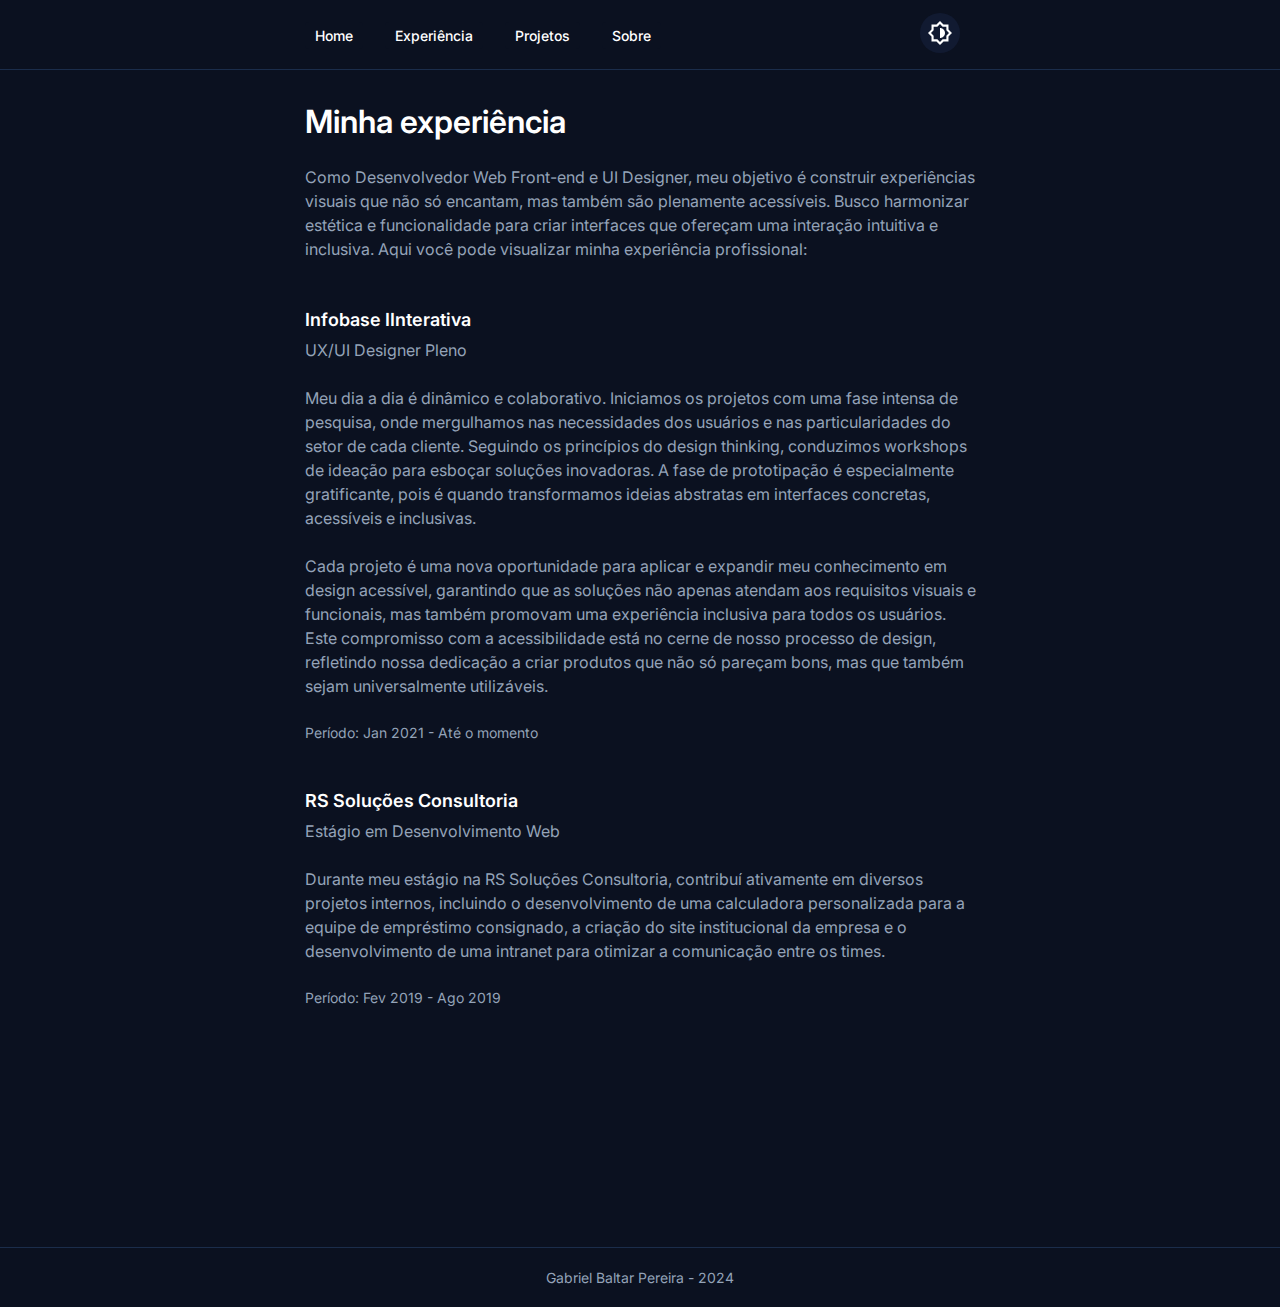
==== experiencia.html @ 637afbc2 "Experiência page" ====
<!DOCTYPE html>
<html lang="pt-br">
<head>
    <meta charset="UTF-8">
    <meta http-equiv="X-UA-Compatible" content="IE=edge">
    <meta name="viewport" content="width=device-width, initial-scale=1.0">
    <meta name="description" content="Explore o portfólio de Gabriel Baltar Pereira, destacando uma diversa gama de projetos e experiências profissionais em desenvolvimento web e design. Veja trabalhos que demonstram inovação e criatividade.">
    <meta name="keywords" content="Portfólio, Experiência Profissional, Projetos, Trabalhos, Desenvolvimento Web, Design, Gabriel Baltar Pereira">
    <meta name="author" content="Gabriel Baltar Pereira">
    <link rel="icon" type="image/svg" href="./img/faviconsvg.svg">
    <link rel="preconnect" href="https://fonts.googleapis.com">
    <link rel="preconnect" href="https://fonts.gstatic.com" crossorigin>
    <link href="https://fonts.googleapis.com/css2?family=Inter:wght@100..900&display=swap" rel="stylesheet">
    <link rel="stylesheet" href="./css/style.css">
    <link rel="stylesheet" href="./css/experiencia.css">
    <title>Gabriel Baltar Pereira</title>
</head>
<body>

    <nav class="menu-nav menu-container">
        <div class="menu-mobile-icon">
            <a href="#"><img src="./img/menu-icon-dark-mode.svg" alt="ícone do menu mobile" id="menu-icon-mobile"></a>
            <!--<a href="#"><img src="./img/to-light-mode.svg" alt="ícone para o modo claro"></a>-->
        </div>
        <ul class="nav-links">
            <li><a href="index.html">Home</a></li>
            <li><a href="experiencia.html">Experiência</a></li>
            <li><a href="#">Projetos</a></li>
            <li><a href="#">Sobre</a></li>
        </ul>
        <div class="light-dark-mode-icon">
            <a href="#"><img src="./img/to-light-mode.svg" alt="ícone para modo escuro" id="change-icon-mode"></a>
            <!--<a href="#"><img src="./img/to-light-mode.svg" alt="ícone para o modo claro"></a>-->
        </div>

        <div class="menu-mobile">
            <ul>
                <li><a href="https://www.facebook.com/gabriel.baltar.39/" target="_blank" rel="noopener noreferrer">Home</a></li>
                <li><a href="#" target="_blank" rel="noopener noreferrer">Experiência</a></li>
                <li><a href="#" target="_blank" rel="noopener noreferrer">Projetos</a></li>
                <li><a href="#" target="_blank" rel="noopener noreferrer">Sobre</a></li>
            </ul>
        </div>
    </nav>
    <div class="menu-border">

    </div>

    <main class="main-container">
        <div class="main-content">
            <h1 id="minha-experiencia">Minha experiência</h1>
            <p>
                Como Desenvolvedor Web Front-end e UI Designer, meu objetivo é construir experiências visuais que não só encantam, mas
                também são plenamente acessíveis. Busco harmonizar estética e funcionalidade para criar interfaces que ofereçam uma
                interação intuitiva e inclusiva. Aqui você pode visualizar minha experiência profissional:
            </p>

            <div class="empresas">
                <h2>Infobase IInterativa</h2>
                <p>UX/UI Designer Pleno</p>
            </div>
            
            <p>
                Meu dia a dia é dinâmico e colaborativo. Iniciamos os projetos com uma fase intensa de pesquisa, onde mergulhamos nas
                necessidades dos usuários e nas particularidades do setor de cada cliente. Seguindo os princípios do design thinking,
                conduzimos workshops de ideação para esboçar soluções inovadoras. A fase de prototipação é especialmente gratificante,
                pois é quando transformamos ideias abstratas em interfaces concretas, acessíveis e inclusivas.
            </p>
            <p>
                Cada projeto é uma nova oportunidade para aplicar e expandir meu conhecimento em design acessível, garantindo que as
                soluções não apenas atendam aos requisitos visuais e funcionais, mas também promovam uma experiência inclusiva para
                todos os usuários. Este compromisso com a acessibilidade está no cerne de nosso processo de design, refletindo nossa
                dedicação a criar produtos que não só pareçam bons, mas que também sejam universalmente utilizáveis.
            </p>
            
            <span id="periodo-trabalhado">Período: Jan 2021 - Até o momento</span>

            <div class="empresas segundo-paragrafo">
                <h2>RS Soluções Consultoria</h2>
                <p>Estágio em Desenvolvimento Web</p>
            </div>
            
            <p>
                Durante meu estágio na RS Soluções Consultoria, contribuí ativamente em diversos projetos internos, incluindo o
                desenvolvimento de uma calculadora personalizada para a equipe de empréstimo consignado, a criação do site institucional
                da empresa e o desenvolvimento de uma intranet para otimizar a comunicação entre os times.
            </p>
            
            <span id="periodo-trabalhado">Período: Fev 2019 - Ago 2019</span>
        </div>
    </main>

    


    

    <footer class="footer-container">
        <div class="paragraph-content">
            <p>Gabriel Baltar Pereira - 2024</p>
        </div>
    </footer>
    
    <script src="./js/script.js"></script>
</body>
</html>
---- css/style.css ----
* {
    margin: 0px;
    padding: 0px;
    box-sizing: border-box;
    list-style: none;
    text-decoration: none;
    font-family: 'Inter', sans-serif;
    text-rendering: optimizeLegibility;
    -webkit-font-smoothing: antialiased; 
    -moz-osx-font-smoothing: grayscale;
    font-display: swap;
    background-color: var(--background-color);
    transition: background-color 0.4s ease, color 0.4s ease, border-color 0.4s ease;
}

:root {
    --text-color-primary: #FFFFFF;
    --menu-link-hover: #F0F0F0;
    --background-cards: #fafafa;
    --text-color-secondary: #94A3B8;
    --background-color: #ffffff;
    --border-color: #1B2D4B;
    --h1-blue-color: #0085FF;

    --text-color-primary: #FFFFFF;
    --menu-link-hover: #111A31;
    --text-color-secondary: #94A3B8;
    --background-color: #0B1120;
    --border-color: #1B2D4B;
    --h1-blue-color: #0085FF;
    --background-cards: #111A31;
} 

[data-theme="dark"] {
    --text-color-primary: #FFFFFF;
    --menu-link-hover: #111A31;
    --text-color-secondary: #94A3B8;
    --background-color: #0B1120;
    --border-color: #1B2D4B;
    --h1-blue-color: #0085FF;
    --background-cards: #111A31;


    --text-color-primary: #222222;
    --menu-link-hover: #F0F0F0;
    --background-cards: #FAFAFA;
    --text-color-secondary: #404040;
    --background-color: #FAFAFA;
    --border-color: #E5E5E5;
    --h1-blue-color: #0085FF;
    
}

.menu-container {
    max-width: 100%;
    margin: 0 auto;
}

.menu-nav {
    max-width: 671px;
    height: 69px;
    display: flex;
    align-items: center;
    justify-content: space-between;
}

.menu-border {
    border-bottom: 1px solid var(--border-color);
    display: flex;

}

.light-dark-mode-icon a{
    margin-right: 16px;
}

.menu-nav ul{
    display: flex;
    gap: 1.375rem;
}

.menu-nav li a {
    color: var(--text-color-primary);
    flex-wrap: wrap;
    font-weight: 500;
    font-size: 0.875rem;
    padding: 5px 10px;
    border-radius: 4px;
    transition: 0.3s;
}

.menu-nav ul li a:hover {
    background-color: var(--menu-link-hover);
    padding: 5px 10px;
    border-radius: 4px;
    transition: 0.3s;
}

.menu-mobile-icon {
    display: none;
}

.main-container {
    max-width: 100%;
    margin: 0 auto;
}

.main-content {
    max-width: 671px;
    margin: 0 auto;
    padding-top: 2rem;
}

.main-content h1 {
    font-size: 32px;
    color: var(--text-color-primary);
    text-transform: none;
    padding-bottom: 1.5rem;
    font-weight: 600;
}

#minha-experiencia {
    text-transform: none;
}

#icon-loop {
    animation: wave 2s infinite linear;
    display: inline-block;
}

@keyframes wave {
    
    0%, 100% {
        transform: rotate(0deg);
    }
    25% {
        transform: rotate(-10deg);
    }
    75% {
        transform: rotate(10deg);
    }

}

.menu-mobile {

    background-color: var(--background-cards);
    position: absolute;
    height: 230px;
    width: 200px;
    color: var(--text-color-primary);
    top: 58px;
    left: 20px;
    border: 1px solid var(--border-color);
    border-radius: 4px;
    overflow-x: hidden;
    transition: 0.5s;
    z-index: 1000;
    box-shadow: 0px 0px 10px 0px rgba(0,0,0,25%);
    display: none;
}

.menu-mobile-visible {
    
    display: block !important;
    transition: 1s;

}

.menu-mobile ul{
    font-weight: 500;
    display: flex;
    flex-direction: column;
    gap: 24px;
    color: var(--text-color-primary);
    background-color: var(--background-cards);
    padding: 1.25rem;
}

.menu-mobile ul li a{
    font-size: 1rem;
}


.menu-mobile li {
    background-color: var(--background-cards);
}

.menu-mobile a {
    background-color: var(--background-cards);
}

.main-content span{
    /*background: linear-gradient(to right, rgb(59, 2, 179, 1), rgb(46, 140, 209, 1));
    -webkit-background-clip: text; /* Aplica o gradiente ao texto para WebKit */
    /*background-clip: text; /* Aplica o gradiente ao texto */
    color: var(--h1-blue-color);
    margin-right: 12px;
}

.main-content p {
    font-size: 1rem;
    color: var(--text-color-secondary);
    line-height: 150%;
    padding-bottom: 1.5rem;
    font-weight: 400;
}

.content-images {
    display: flex;
    flex-wrap: nowrap;
    justify-content: space-between;
    border-radius: 8px;
    overflow: hidden;
    max-width: 671px;
}

.first-column {
    display: flex;
    flex-direction: column;
    border-radius: 8px;
    gap: 0.5rem;
}

.first-column img {
    max-width: 213px;
    height: 100%;
    border-radius: 8px;
    padding-bottom: 1rem;
} 

.second-column {
    display: flex;
    flex-direction: column;
    border-radius: 8px;
    gap: 0.5rem;
}

.second-column img {
    max-width: 213px;
    height: 100%;
    border-radius: 8px;
    padding-bottom: 1rem;
}

.third-column {
    display: flex;
    flex-direction: column;
    border-radius: 8px;
    gap: 0.5rem;
}

.third-column img {
    width: 213px;
    height: 100%;
    border-radius: 8px;
    padding-bottom: 1rem;
}

.content-images img {
    width: 100%;
    border-radius: 8px;
    max-width: 213px;
}

.social-media-links {
    display: flex;
    gap: 0.75rem;
    margin-bottom: 56px;
    
}

.social-media-links a {
    color: var(--text-color-primary);
    font-size: 0.875rem;
    font-weight: 500;
}

.linkedin a{
    background-color: var(--background-cards);
    padding: 5px;
    display: flex;
    align-items: center;
    justify-content: center;
    border: 1px solid var(--border-color);
    border-radius: 4px;
    gap: 0.25rem;
}

.social-media-links img {
    background-color: var(--background-cards);
}


.github a {
    background-color: var(--background-cards);
    padding: 5px;
    display: flex;
    align-items: center;
    justify-content: center;
    border: 1px solid var(--border-color);
    border-radius: 4px;
    gap: 0.25rem;
}

.spotify a{
    background-color: var(--background-cards);
    padding: 5px;
    display: flex;
    align-items: center;
    justify-content: center;
    border: 1px solid var(--border-color);
    border-radius: 4px;
    gap: 0.25rem;
}

.instagram a {
    background-color: var(--background-cards);
    padding: 5px;
    display: flex;
    align-items: center;
    justify-content: center;
    border: 1px solid var(--border-color);
    border-radius: 4px;
    gap: 0.25rem;
}

.github-container {
    max-width: 100%;
    margin: 0 auto;
}

.github-projects {
    max-width: 671px;
    margin: 0 auto;;
}

.git-hub-link {
    display: flex;
    align-items: center;
    margin-bottom: 1.5rem;
    gap: 0.75rem;
}

.git-hub-link a {
    background-color: var(--background-cards)
}

.ver-todos-projetos-link a {
    padding: 5px 8px;
    display: flex;
    align-items: center;
    justify-content: center;
    border: 1px solid var(--border-color);
    border-radius: 4px;
    gap: 0.25rem;
    font-size: 0.875rem;
    color: var(--text-color-primary);
    font-weight: 500;
    gap: 4px;
}

.ver-todos-projetos-link img {
    background-color: var(--background-cards);
}

.git-hub-link h1 {
    font-size: 1.5rem;
    color: var(--text-color-primary);
}

.git-hub-link span {
    /*background: linear-gradient(to right, rgb(59, 2, 179, 1), rgb(46, 140, 209, 1));
    -webkit-background-clip: text; /* Aplica o gradiente ao texto para WebKit */
    /*background-clip: text; /* Aplica o gradiente ao texto */
    color: var(--h1-blue-color);
}

.github-projects p {
    font-size: 1rem;
    color: var(--text-color-secondary);
    line-height: 150%;
    font-weight: 400;
}

.cards-container {
    margin-top: 24px;
    margin-bottom: 56px;
    display: flex;
    max-width: 671px;
    justify-content: space-between;
    flex-wrap: wrap;
    gap: 16px;
}

.github-cards {
    display: flex;
    align-items: center;
    width: 327px;
    justify-content: space-between;
    padding: 18px 24px;
    border-radius: 4px;
    border: 1px solid var(--border-color);
    background-color: var(--background-cards);
}

.github-cards a {
    background-color: var(--background-cards);
}

.github-title-icon {
    background-color: var(--background-cards);
}

.link-externo-icon {
    background-color: var(--background-cards);
    
}

.link-externo-icon a img{
    background-color: var(--background-cards);
}
 
.github-title-icon img {
    margin-bottom: 6px;
    background-color: var(--background-cards);

}

.github-title-icon p {
    font-size: 0.875rem;
    color: var(--text-color-primary);
    font-weight: 400;
    background-color: var(--background-cards);
}

.footer-container {
    max-width: 100%;
    display: flex;
    justify-content: center;
    align-items: center;
    height: 60px;
    border-top: 1px solid var(--border-color);
    
}

.paragraph-content p {
    font-size: 0.875rem;
    color: var(--text-color-secondary);
    font-weight: 400;
    line-height: 150%;
}

.empresas {
    padding-top: 1.5rem;
    display: flex;
    flex-direction: column;
    gap: 0.5rem;
}

.empresas h2 {
    color: var(--text-color-primary);
    font-size: 1.125rem;
    font-weight: 600;
}

#periodo-trabalhado {
    color: var(--text-color-secondary);
    font-size: 0.875rem;
} 

@media screen and (max-width: 694px) {
    
    .menu-nav {
        margin-left: 10px;
    }

    .main-content {
        margin: 0px 20px;
        flex-wrap: wrap;
    }

    .content-images {
        display: flex;
        flex-wrap: wrap;
        justify-content: space-evenly;
        margin-bottom: 2rem;
    }

    .content-images img {
        width: 100%;
        border-radius: 8px;
        max-width: 140px;
        padding-bottom: 0.1rem;
    }

    .github-projects {
        margin: 0px 20px;
    }
    
    .cards-container {
        justify-content: center;
    }

    .github-cards {
        width: 100%;
    
    }

}

@media screen and (max-width: 550px){

    .menu-mobile-icon {
        display: block;
        padding-left: 0.875rem;
        position: relative;
    }

    .nav-links li{
        display: none;
    }
    

}

@media screen and (max-width: 480px){

    .content-images img {
        max-width: 110px;
    }

    .menu-nav {
        height: 72px;
    }

    .main-content {
        padding-top: 1.25rem;
    }

}

@media screen and (max-width: 420px) {

    .social-media-links {
        flex-wrap: wrap;
        justify-content: start;
    }

    .github-projects h1 {
        font-size: 1.1875rem;
    }

    .cards-container {
        justify-content: center;
    }

    .menu-nav ul{
        display: flex;
        gap: 4px;
    }

    .menu-mobile ul{
        font-weight: 500;
        display: flex;
        flex-direction: column;
        gap: 24px;
        color: var(--text-color-primary);
        background-color: var(--background-cards);
        padding: 1.25rem;
    }

    .menu-mobile ul li a{
        font-size: 1rem;
    }

    
}

@media screen and (max-width: 400px) {

    .content-images img {
        max-width: 90px;
    }

    .menu-nav ul{
        display: flex;
        gap: 0px;
        
    }

    .main-container h1 {
        font-size: 25px;
    }

    .menu-nav li a {
        font-size: 0.875rem;
    }

    .menu-mobile ul{
        font-size: 1rem;
        font-weight: 500;
        display: flex;
        flex-direction: column;
        gap: 24px;
        color: var(--text-color-primary);
        background-color: var(--background-cards);
        padding: 1.25rem;
    }

    .menu-mobile ul li a{
        font-size: 1rem;
    }


}
---- css/experiencia.css ----
.main-content {
    padding-top: 32px;
    padding-bottom: 15rem;
}

.segundo-paragrafo{
   padding-top: 48px;
}
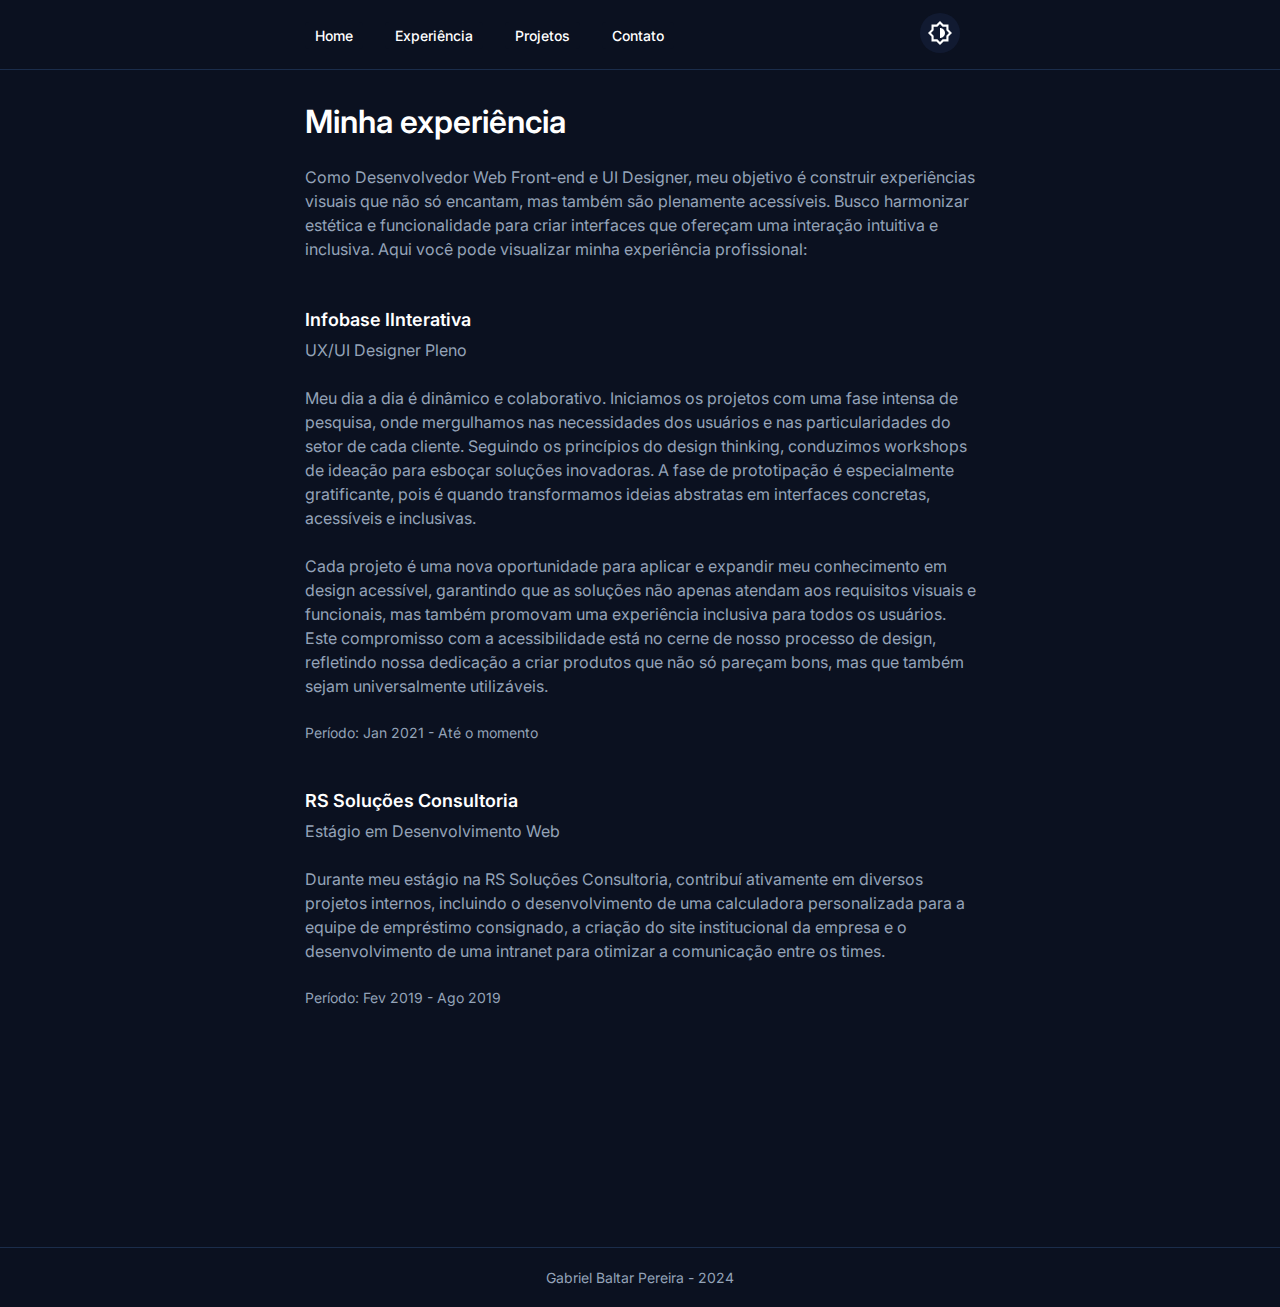
==== commit 4e273a5c: "Integraçãi EmailJS" ====
--- a/experiencia.html
+++ b/experiencia.html
@@ -13,7 +13,7 @@
     <link href="https://fonts.googleapis.com/css2?family=Inter:wght@100..900&display=swap" rel="stylesheet">
     <link rel="stylesheet" href="./css/style.css">
     <link rel="stylesheet" href="./css/experiencia.css">
-    <title>Gabriel Baltar Pereira</title>
+    <title>Experiência - Gabriel Baltar Pereira</title>
 </head>
 <body>
 
@@ -25,8 +25,8 @@
         <ul class="nav-links">
             <li><a href="index.html">Home</a></li>
             <li><a href="experiencia.html">Experiência</a></li>
-            <li><a href="#">Projetos</a></li>
-            <li><a href="#">Sobre</a></li>
+            <li><a href="https://github.com/gabrielbaltar?tab=repositories">Projetos</a></li>
+            <li><a href="sobre.html">Contato</a></li>
         </ul>
         <div class="light-dark-mode-icon">
             <a href="#"><img src="./img/to-light-mode.svg" alt="ícone para modo escuro" id="change-icon-mode"></a>
@@ -35,10 +35,10 @@
 
         <div class="menu-mobile">
             <ul>
-                <li><a href="https://www.facebook.com/gabriel.baltar.39/" target="_blank" rel="noopener noreferrer">Home</a></li>
-                <li><a href="#" target="_blank" rel="noopener noreferrer">Experiência</a></li>
-                <li><a href="#" target="_blank" rel="noopener noreferrer">Projetos</a></li>
-                <li><a href="#" target="_blank" rel="noopener noreferrer">Sobre</a></li>
+                <li><a href="index.html">Home</a></li>
+                <li><a href="#">Experiência</a></li>
+                <li><a href="#">Projetos</a></li>
+                <li><a href="#">Contato</a></li>
             </ul>
         </div>
     </nav>
--- a/css/style.css
+++ b/css/style.css
@@ -29,6 +29,9 @@
     --border-color: #1B2D4B;
     --h1-blue-color: #0085FF;
     --background-cards: #111A31;
+    --text-color-font-button: #222222;
+    --form-white-input-background: #0B1120;
+    
 } 
 
 [data-theme="dark"] {
@@ -39,8 +42,8 @@
     --border-color: #1B2D4B;
     --h1-blue-color: #0085FF;
     --background-cards: #111A31;
-
-
+    --form-white-input-background: #EFEFEF;
+    --text-color-font-button: #ffffff;
     --text-color-primary: #222222;
     --menu-link-hover: #F0F0F0;
     --background-cards: #FAFAFA;
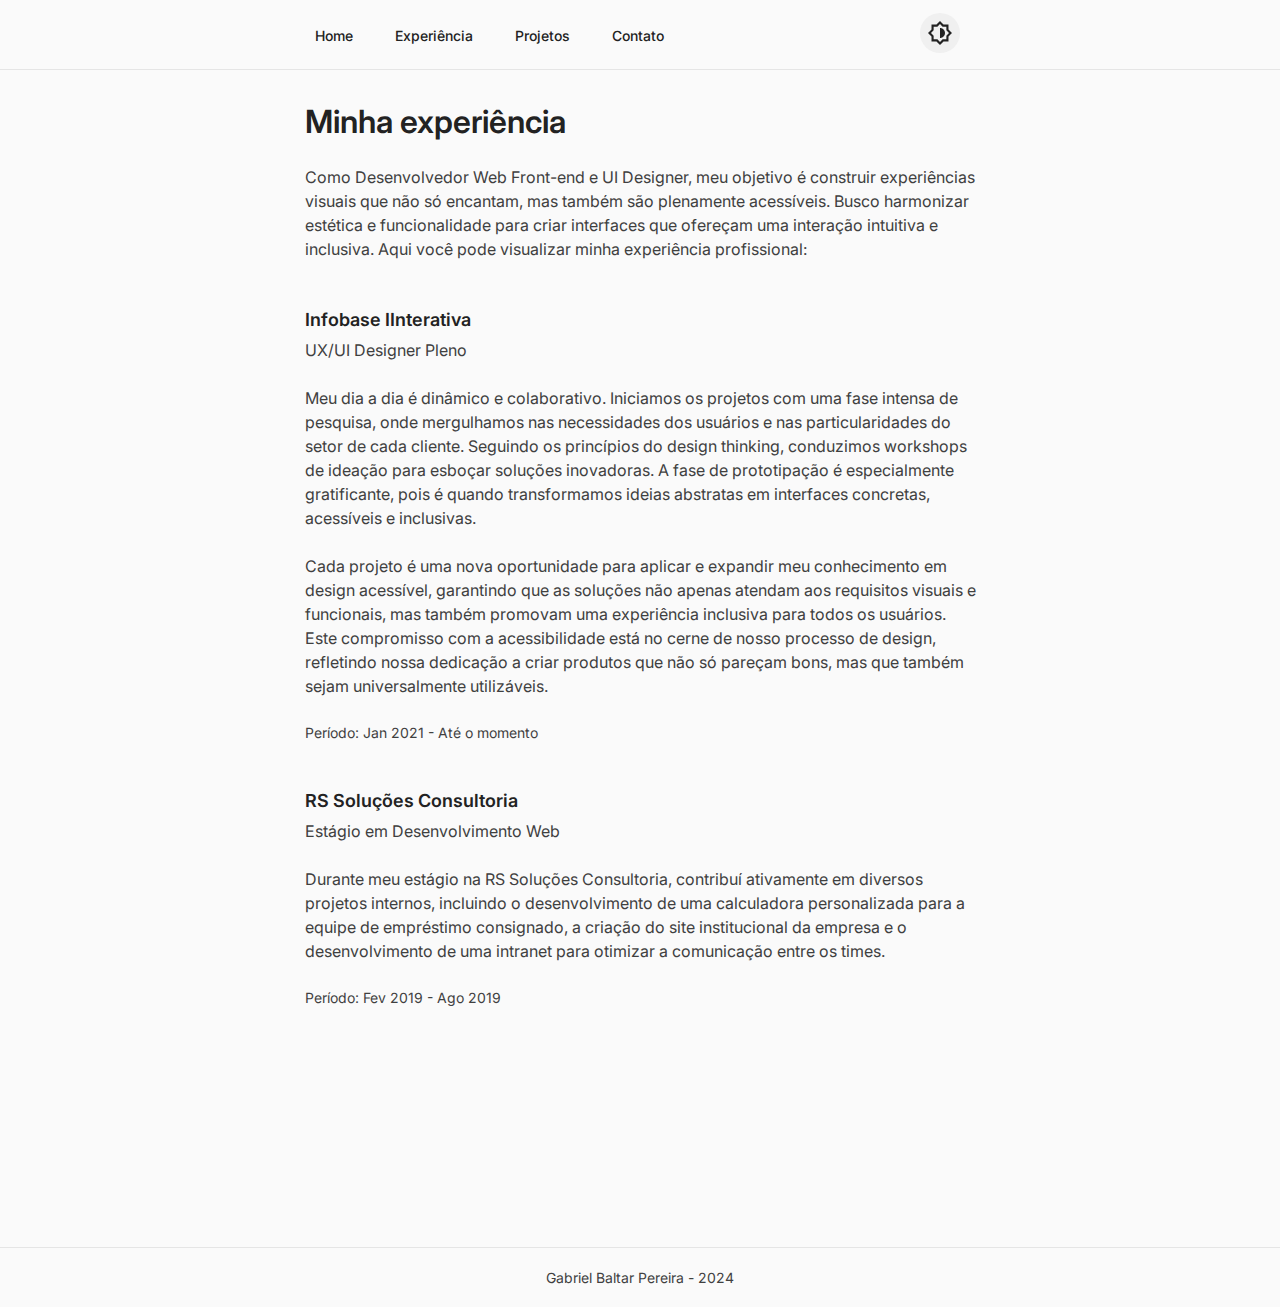
==== commit ffc7bff5: "Clarity" ====
--- a/experiencia.html
+++ b/experiencia.html
@@ -14,18 +14,26 @@
     <link rel="stylesheet" href="./css/style.css">
     <link rel="stylesheet" href="./css/experiencia.css">
     <title>Experiência - Gabriel Baltar Pereira</title>
+
+    <script type="text/javascript">
+        (function(c,l,a,r,i,t,y){
+            c[a]=c[a]||function(){(c[a].q=c[a].q||[]).push(arguments)};
+            t=l.createElement(r);t.async=1;t.src="https://www.clarity.ms/tag/"+i;
+            y=l.getElementsByTagName(r)[0];y.parentNode.insertBefore(t,y);
+        })(window, document, "clarity", "script", "m8k9ndpd2x");
+    </script>
 </head>
 <body>
 
     <nav class="menu-nav menu-container">
         <div class="menu-mobile-icon">
-            <a href="#"><img src="./img/menu-icon-dark-mode.svg" alt="ícone do menu mobile" id="menu-icon-mobile"></a>
+            <a href="#"><img src="./img/menu-icon-dark-mode.svg" alt="ícone do menu mobile" id="menu-icon-mobile-experiencia"></a>
             <!--<a href="#"><img src="./img/to-light-mode.svg" alt="ícone para o modo claro"></a>-->
         </div>
         <ul class="nav-links">
             <li><a href="index.html">Home</a></li>
             <li><a href="experiencia.html">Experiência</a></li>
-            <li><a href="https://github.com/gabrielbaltar?tab=repositories">Projetos</a></li>
+            <li><a href="https://github.com/gabrielbaltar?tab=repositories" target="_blank" rel="noopener noreferrer">Projetos</a></li>
             <li><a href="sobre.html">Contato</a></li>
         </ul>
         <div class="light-dark-mode-icon">
@@ -36,9 +44,9 @@
         <div class="menu-mobile">
             <ul>
                 <li><a href="index.html">Home</a></li>
-                <li><a href="#">Experiência</a></li>
-                <li><a href="#">Projetos</a></li>
-                <li><a href="#">Contato</a></li>
+                <li><a href="experiencia.html">Experiência</a></li>
+                <li><a href="https://github.com/gabrielbaltar?tab=repositories" target="_blank" rel="noopener noreferrer">Projetos</a></li>
+                <li><a href="sobre.html">Contato</a></li>
             </ul>
         </div>
     </nav>
@@ -101,6 +109,6 @@
         </div>
     </footer>
     
-    <script src="./js/script.js"></script>
+    <script src="./js/experiencia.js"></script>
 </body>
 </html>--- a/css/style.css
+++ b/css/style.css
@@ -112,6 +112,7 @@
     max-width: 671px;
     margin: 0 auto;
     padding-top: 2rem;
+    animation: fadeIn 1s ease-in-out;
 }
 
 .main-content h1 {
@@ -398,8 +399,10 @@
 
 .github-cards {
     display: flex;
-    align-items: center;
-    width: 327px;
+    flex-direction: column;
+    align-items: center;
+    width: 671px;
+    height: 183px;
     justify-content: space-between;
     padding: 18px 24px;
     border-radius: 4px;
@@ -412,29 +415,85 @@
 }
 
 .github-title-icon {
-    background-color: var(--background-cards);
-}
-
-.link-externo-icon {
-    background-color: var(--background-cards);
-    
-}
-
-.link-externo-icon a img{
-    background-color: var(--background-cards);
-}
- 
-.github-title-icon img {
-    margin-bottom: 6px;
-    background-color: var(--background-cards);
-
-}
+    display: flex;
+    gap: 1.5rem;
+    background-color: var(--background-cards);
+}
+
+.github-title-icon img{
+    background-color: var(--background-cards);
+}
+
 
 .github-title-icon p {
+    font-size: 1.125rem;
+    color: var(--text-color-primary);
+    font-weight: 500;
+    background-color: var(--background-cards);
+}
+
+.card-text {
+    background-color: var(--background-cards);
+    max-width: 415px;
+    display: flex;
+    flex-direction: column;
+    gap: 0.5rem;
+    height: 143px;
+    justify-content: space-between;
+}
+.card-text h3{
+    background-color: var(--background-cards);
+    color: var(--text-color-primary);
+    font-size: 1.125rem;
+    font-weight: 500;
+}
+
+.card-text p{
+    color: var(--text-color-secondary);
     font-size: 0.875rem;
-    color: var(--text-color-primary);
     font-weight: 400;
-    background-color: var(--background-cards);
+}
+
+.cards-tags {
+    background-color: var(--background-cards);
+}
+
+.cards-tags span{
+    background-color: var(--form-white-input-background);
+    font-size: 0.8125rem;
+    border: 1px solid var(--border-color);
+    border-radius: 30px;
+    padding: 4px 12px;
+}
+
+.tags-button-content {
+    display: flex;
+    align-items: center;
+    justify-content: space-between;
+    background-color: var(--background-cards);
+    color: var(--text-color-primary);
+}
+
+.link-externo-icon  {
+    background-color: var(--background-cards);
+}
+
+.link-externo-icon a{
+    display: flex;
+    gap: 0.5rem;
+    background-color: var(--background-cards);
+    align-items: center;
+    justify-content: center;
+    color: var(--text-color-primary);
+    font-size: 0.875rem;
+}
+
+.link-externo-icon img{
+    background-color: var(--background-cards);
+    align-self: end;
+    display: flex;
+    justify-content: center;
+    
 }
 
 .footer-container {
@@ -470,7 +529,16 @@
 #periodo-trabalhado {
     color: var(--text-color-secondary);
     font-size: 0.875rem;
-} 
+}
+
+@keyframes fadeIn {
+    from {
+        opacity: 0; transform: translateY(40px);
+    }
+    to {
+        opacity: 1; transform: translateY(0);
+    }
+}
 
 @media screen and (max-width: 694px) {
     
@@ -509,6 +577,30 @@
         width: 100%;
     
     }
+}
+
+@media screen and (max-width: 660px) {
+
+    .github-cards {
+        height: 100%;
+    }
+
+    .github-title-icon {
+        display: flex;
+        flex-direction: column;
+        gap: 0.5rem;
+        width: 100%;
+    }
+
+    .github-title-icon img {
+        max-width: 250px;
+    }
+
+    .card-text {
+        max-width: 100%;
+        height: 100%;
+        gap: 12px;
+    }
 
 }
 
@@ -524,8 +616,60 @@
         display: none;
     }
     
-
-}
+    .github-title-icon img {
+        margin-bottom: 1rem;
+    }
+
+    .tags-button-content img {
+        margin-bottom: 0px;
+    }
+
+}
+
+@media screen and (max-width: 435px) {
+
+    .tags-button-content {
+        display: flex;
+        flex-direction: column;
+        gap: 1.5rem;
+        align-items: start;
+    }
+
+    .cards-tags {
+        display: flex;
+        flex-wrap: wrap;
+        gap: 0.5rem;
+    }
+
+    .github-title-icon img {
+        max-width: 100%;
+    }
+
+    .link-externo-icon {
+        width: 100%;
+        
+    }
+
+    .link-externo-icon a{
+        display: flex;
+        gap: 0.5rem;
+        padding: 16px 0px;
+        border-radius: 8px;
+        border: 1px solid var(--border-color);
+        background-color: var(--background-color);
+        align-items: center;
+        justify-content: center;
+        color: var(--text-color-primary);
+        font-size: 0.875rem;
+    }
+
+    .link-externo-icon img {
+        background-color: var(--background-color);
+    }
+
+}
+
+
 
 @media screen and (max-width: 480px){
 
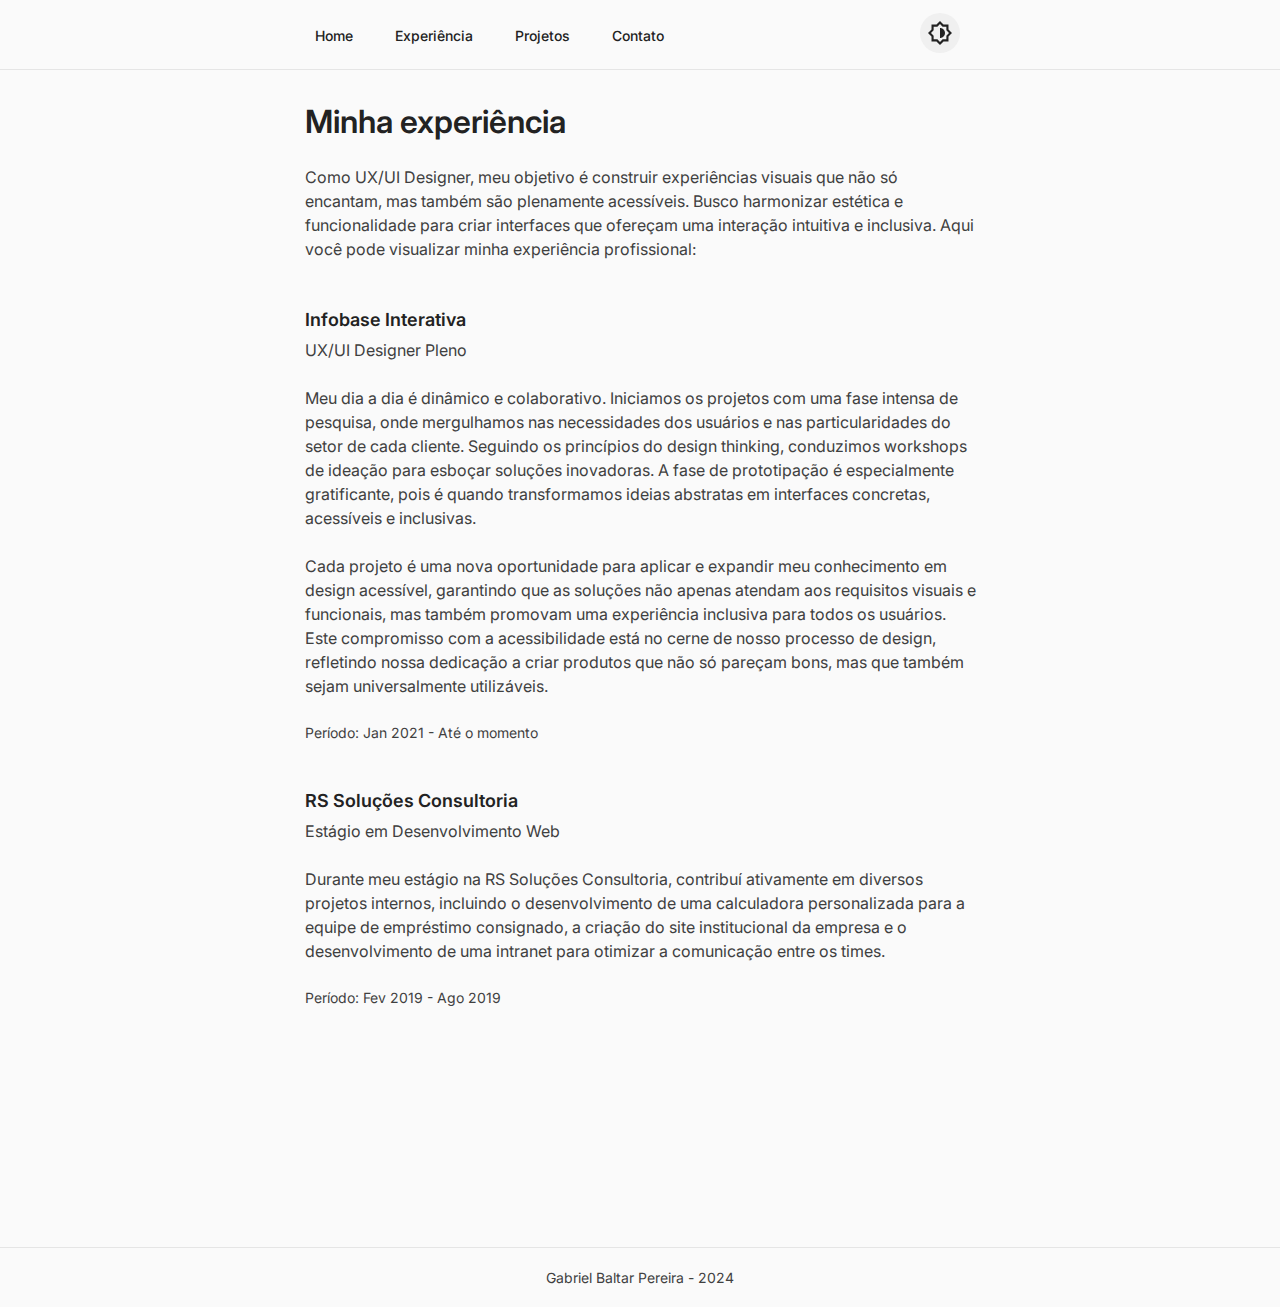
==== commit 2e143c67: "Atualização cases" ====
--- a/experiencia.html
+++ b/experiencia.html
@@ -58,13 +58,13 @@
         <div class="main-content">
             <h1 id="minha-experiencia">Minha experiência</h1>
             <p>
-                Como Desenvolvedor Web Front-end e UI Designer, meu objetivo é construir experiências visuais que não só encantam, mas
+                Como UX/UI Designer, meu objetivo é construir experiências visuais que não só encantam, mas
                 também são plenamente acessíveis. Busco harmonizar estética e funcionalidade para criar interfaces que ofereçam uma
                 interação intuitiva e inclusiva. Aqui você pode visualizar minha experiência profissional:
             </p>
 
             <div class="empresas">
-                <h2>Infobase IInterativa</h2>
+                <h2>Infobase Interativa</h2>
                 <p>UX/UI Designer Pleno</p>
             </div>
             
@@ -98,11 +98,6 @@
         </div>
     </main>
 
-    
-
-
-    
-
     <footer class="footer-container">
         <div class="paragraph-content">
             <p>Gabriel Baltar Pereira - 2024</p>
